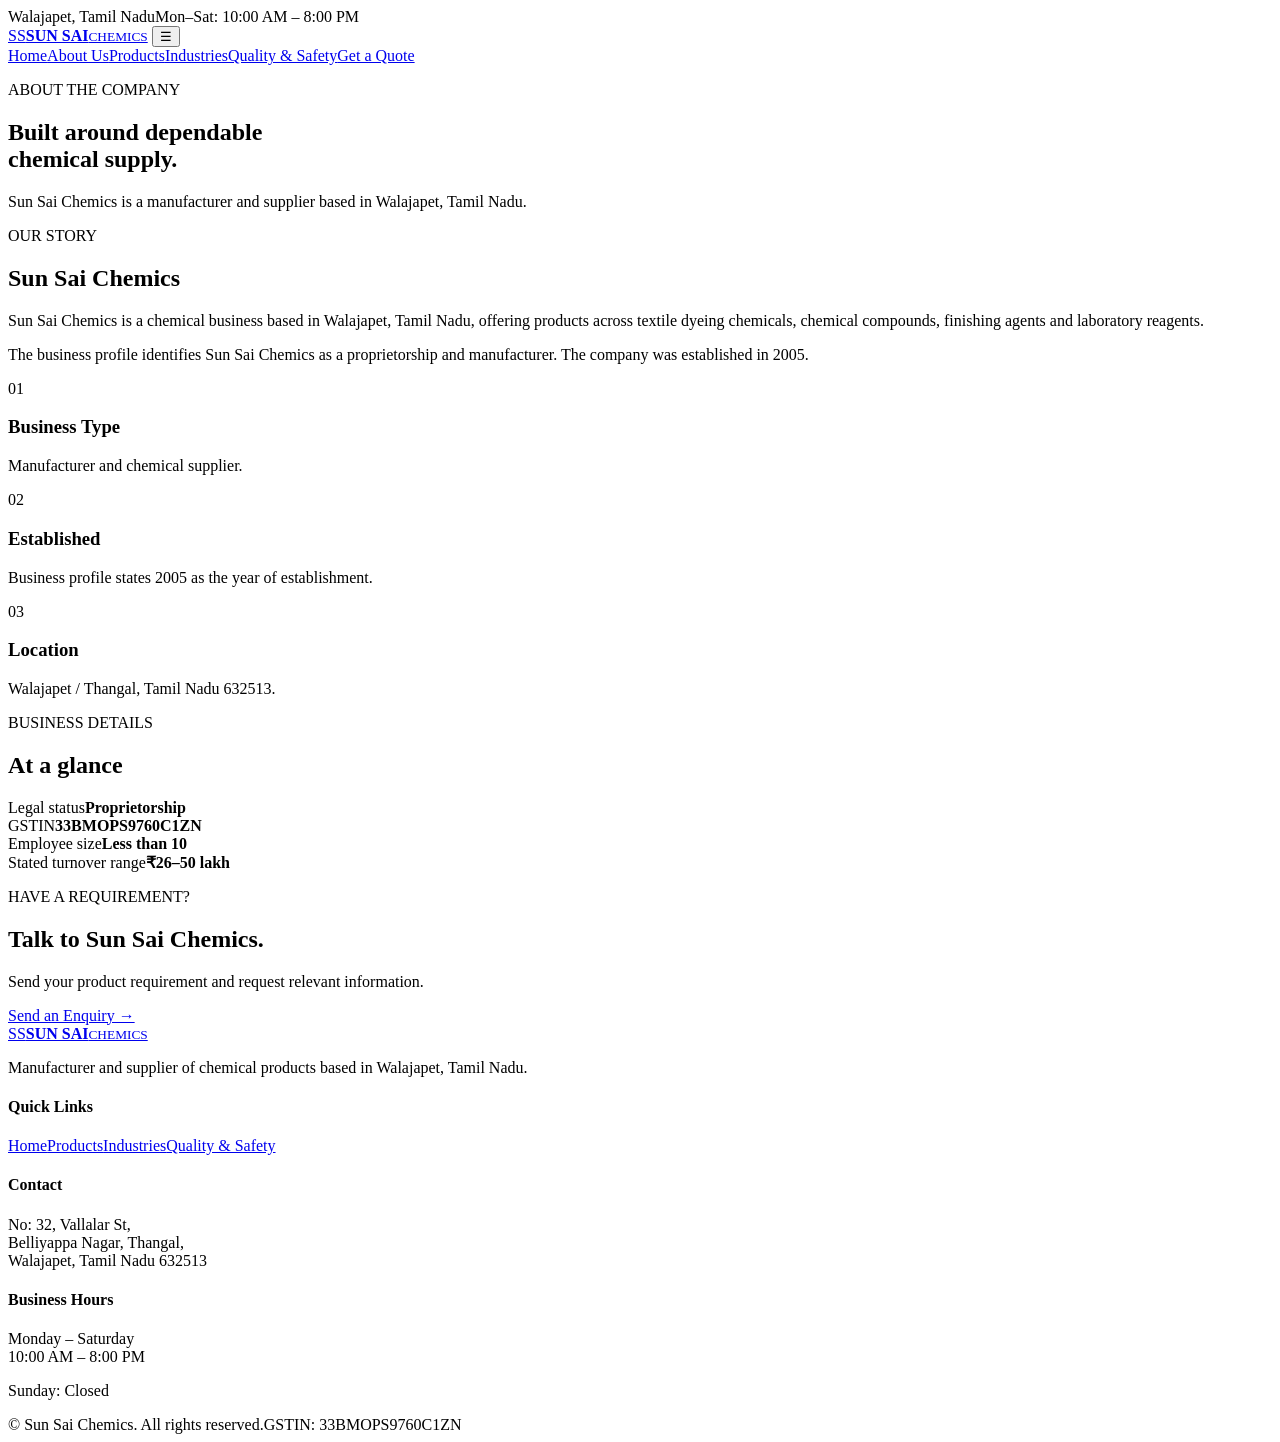
==== about.html @ 8ffca265 "Add files via upload" ====
<!DOCTYPE html>
<html lang="en">
<head>
  <meta charset="UTF-8"><meta name="viewport" content="width=device-width, initial-scale=1.0">
  <title>About Us | Sun Sai Chemics</title>
  <meta name="description" content="Learn about Sun Sai Chemics, a chemical manufacturer and supplier based in Walajapet, Tamil Nadu, established in 2005.">
  <link rel="stylesheet" href="css/style.css">
</head>
<body>
<div class="topbar"><div class="container topbar-inner"><span>Walajapet, Tamil Nadu</span><span>Mon–Sat: 10:00 AM – 8:00 PM</span></div></div>
<header class="site-header"><div class="container nav-wrap">
<a class="brand" href="index.html"><span class="brand-mark">SS</span><span><strong>SUN SAI</strong><small>CHEMICS</small></span></a>
<button class="menu-toggle" aria-label="Open menu">☰</button>
<nav class="nav"><a href="index.html">Home</a><a class="active" href="about.html">About Us</a><a href="products.html">Products</a><a href="industries.html">Industries</a><a href="quality.html">Quality & Safety</a><a href="contact.html" class="nav-cta">Get a Quote</a></nav>
</div></header>
<main>
<section class="page-hero"><div class="container reveal"><p class="eyebrow">ABOUT THE COMPANY</p><h1>Built around dependable<br><span>chemical supply.</span></h1><p>Sun Sai Chemics is a manufacturer and supplier based in Walajapet, Tamil Nadu.</p></div></section>
<section class="section"><div class="container two-col"><div class="section-label">OUR STORY</div><div><h2>Sun Sai Chemics</h2><p>Sun Sai Chemics is a chemical business based in Walajapet, Tamil Nadu, offering products across textile dyeing chemicals, chemical compounds, finishing agents and laboratory reagents.</p><p>The business profile identifies Sun Sai Chemics as a proprietorship and manufacturer. The company was established in 2005.</p></div></div></section>
<section class="section section-soft"><div class="container cards-3">
<article class="info-card"><span class="card-number">01</span><h3>Business Type</h3><p>Manufacturer and chemical supplier.</p></article>
<article class="info-card"><span class="card-number">02</span><h3>Established</h3><p>Business profile states 2005 as the year of establishment.</p></article>
<article class="info-card"><span class="card-number">03</span><h3>Location</h3><p>Walajapet / Thangal, Tamil Nadu 632513.</p></article>
</div></section>
<section class="section"><div class="container two-col"><div><p class="eyebrow">BUSINESS DETAILS</p><h2>At a glance</h2></div><div class="detail-table">
<div><span>Legal status</span><strong>Proprietorship</strong></div>
<div><span>GSTIN</span><strong>33BMOPS9760C1ZN</strong></div>
<div><span>Employee size</span><strong>Less than 10</strong></div>
<div><span>Stated turnover range</span><strong>₹26–50 lakh</strong></div>
</div></div></section>
<section class="cta section"><div class="container cta-box reveal"><div><p class="eyebrow">HAVE A REQUIREMENT?</p><h2>Talk to Sun Sai Chemics.</h2><p>Send your product requirement and request relevant information.</p></div><a class="btn btn-primary" href="contact.html">Send an Enquiry →</a></div></section>
</main>
<footer class="footer"><div class="container footer-grid"><div><a class="brand brand-footer" href="index.html"><span class="brand-mark">SS</span><span><strong>SUN SAI</strong><small>CHEMICS</small></span></a><p>Manufacturer and supplier of chemical products based in Walajapet, Tamil Nadu.</p></div><div><h4>Quick Links</h4><a href="index.html">Home</a><a href="products.html">Products</a><a href="industries.html">Industries</a><a href="quality.html">Quality & Safety</a></div><div><h4>Contact</h4><p>No: 32, Vallalar St,<br>Belliyappa Nagar, Thangal,<br>Walajapet, Tamil Nadu 632513</p></div><div><h4>Business Hours</h4><p>Monday – Saturday<br>10:00 AM – 8:00 PM</p><p>Sunday: Closed</p></div></div><div class="container footer-bottom"><span>© <span id="year"></span> Sun Sai Chemics. All rights reserved.</span><span>GSTIN: 33BMOPS9760C1ZN</span></div></footer>
<script src="js/script.js"></script>
</body></html>
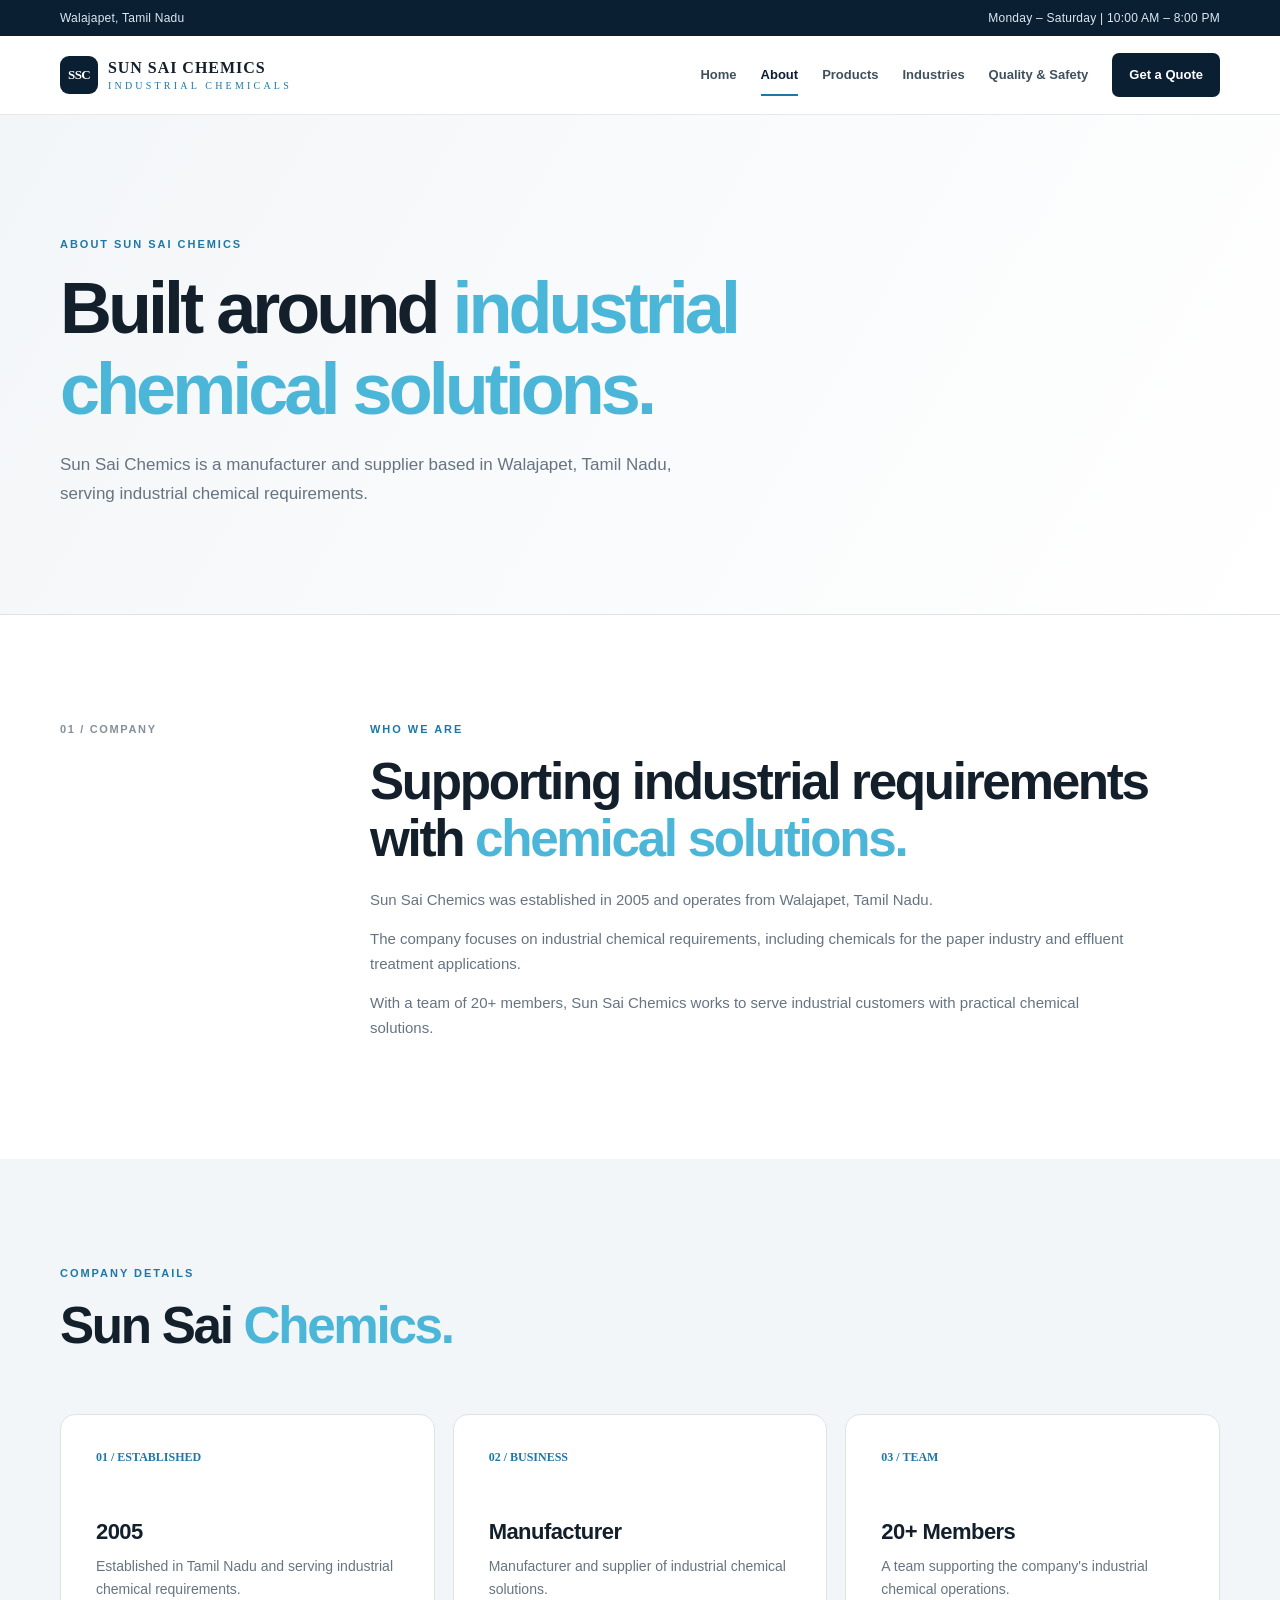
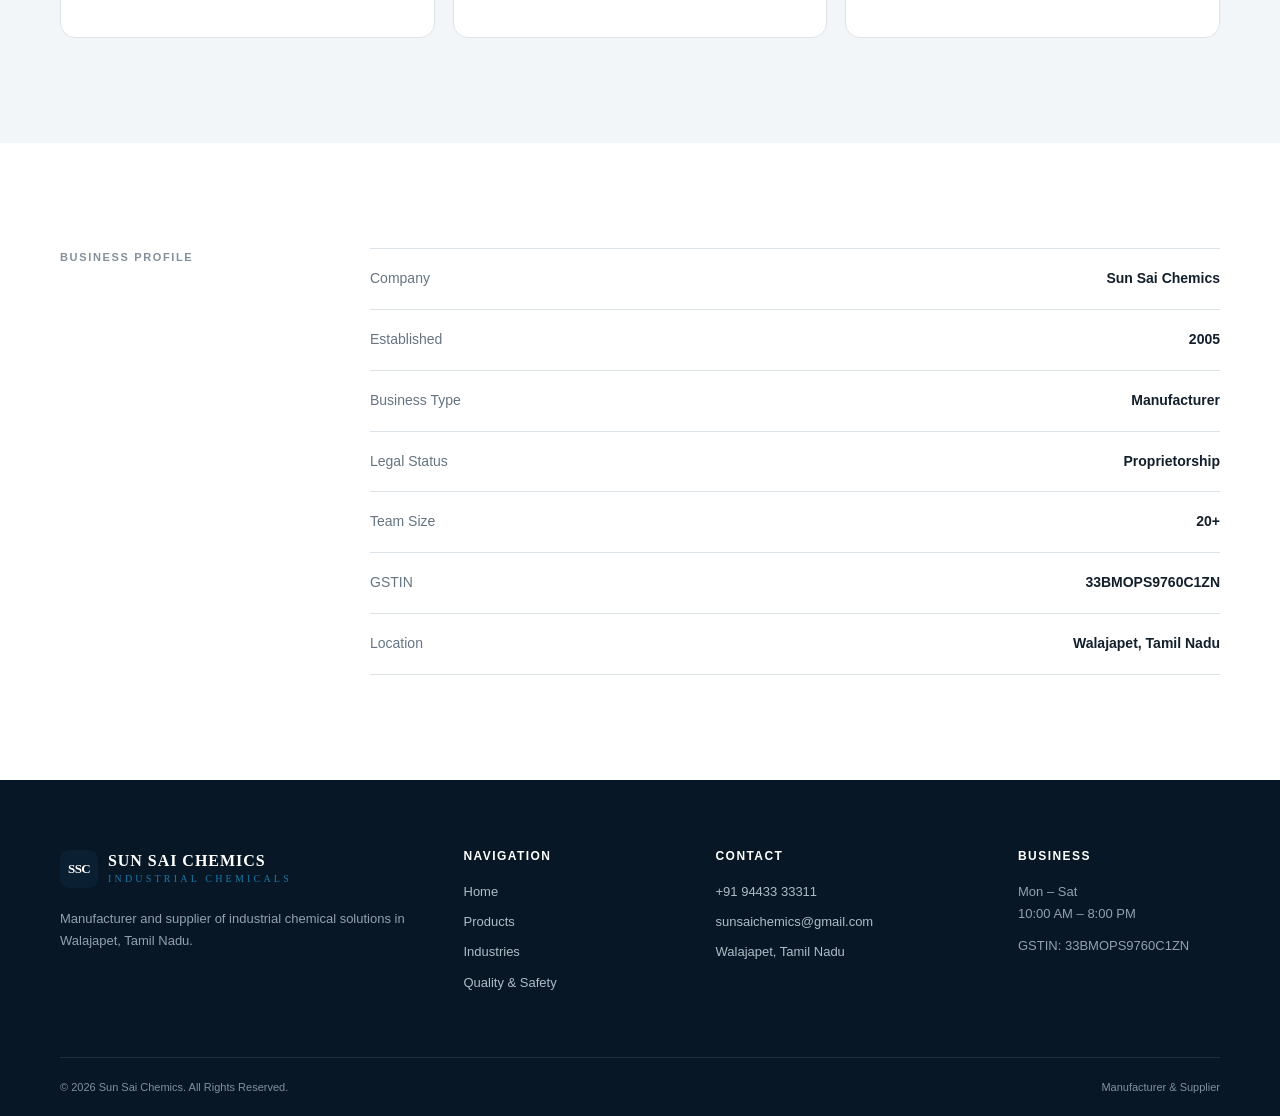
==== commit b987578a: "Add files via upload" ====
--- a/about.html
+++ b/about.html
@@ -1,34 +1,377 @@
 <!DOCTYPE html>
 <html lang="en">
 <head>
-  <meta charset="UTF-8"><meta name="viewport" content="width=device-width, initial-scale=1.0">
-  <title>About Us | Sun Sai Chemics</title>
-  <meta name="description" content="Learn about Sun Sai Chemics, a chemical manufacturer and supplier based in Walajapet, Tamil Nadu, established in 2005.">
-  <link rel="stylesheet" href="css/style.css">
+
+    <meta charset="UTF-8">
+    <meta name="viewport" content="width=device-width, initial-scale=1.0">
+
+    <title>About Us | Sun Sai Chemics</title>
+
+    <meta name="description"
+          content="Learn about Sun Sai Chemics, a manufacturer and supplier of industrial chemical solutions in Walajapet, Tamil Nadu.">
+
+    <link rel="stylesheet" href="css/style.css">
+
 </head>
+
 <body>
-<div class="topbar"><div class="container topbar-inner"><span>Walajapet, Tamil Nadu</span><span>Mon–Sat: 10:00 AM – 8:00 PM</span></div></div>
-<header class="site-header"><div class="container nav-wrap">
-<a class="brand" href="index.html"><span class="brand-mark">SS</span><span><strong>SUN SAI</strong><small>CHEMICS</small></span></a>
-<button class="menu-toggle" aria-label="Open menu">☰</button>
-<nav class="nav"><a href="index.html">Home</a><a class="active" href="about.html">About Us</a><a href="products.html">Products</a><a href="industries.html">Industries</a><a href="quality.html">Quality & Safety</a><a href="contact.html" class="nav-cta">Get a Quote</a></nav>
-</div></header>
-<main>
-<section class="page-hero"><div class="container reveal"><p class="eyebrow">ABOUT THE COMPANY</p><h1>Built around dependable<br><span>chemical supply.</span></h1><p>Sun Sai Chemics is a manufacturer and supplier based in Walajapet, Tamil Nadu.</p></div></section>
-<section class="section"><div class="container two-col"><div class="section-label">OUR STORY</div><div><h2>Sun Sai Chemics</h2><p>Sun Sai Chemics is a chemical business based in Walajapet, Tamil Nadu, offering products across textile dyeing chemicals, chemical compounds, finishing agents and laboratory reagents.</p><p>The business profile identifies Sun Sai Chemics as a proprietorship and manufacturer. The company was established in 2005.</p></div></div></section>
-<section class="section section-soft"><div class="container cards-3">
-<article class="info-card"><span class="card-number">01</span><h3>Business Type</h3><p>Manufacturer and chemical supplier.</p></article>
-<article class="info-card"><span class="card-number">02</span><h3>Established</h3><p>Business profile states 2005 as the year of establishment.</p></article>
-<article class="info-card"><span class="card-number">03</span><h3>Location</h3><p>Walajapet / Thangal, Tamil Nadu 632513.</p></article>
-</div></section>
-<section class="section"><div class="container two-col"><div><p class="eyebrow">BUSINESS DETAILS</p><h2>At a glance</h2></div><div class="detail-table">
-<div><span>Legal status</span><strong>Proprietorship</strong></div>
-<div><span>GSTIN</span><strong>33BMOPS9760C1ZN</strong></div>
-<div><span>Employee size</span><strong>Less than 10</strong></div>
-<div><span>Stated turnover range</span><strong>₹26–50 lakh</strong></div>
-</div></div></section>
-<section class="cta section"><div class="container cta-box reveal"><div><p class="eyebrow">HAVE A REQUIREMENT?</p><h2>Talk to Sun Sai Chemics.</h2><p>Send your product requirement and request relevant information.</p></div><a class="btn btn-primary" href="contact.html">Send an Enquiry →</a></div></section>
-</main>
-<footer class="footer"><div class="container footer-grid"><div><a class="brand brand-footer" href="index.html"><span class="brand-mark">SS</span><span><strong>SUN SAI</strong><small>CHEMICS</small></span></a><p>Manufacturer and supplier of chemical products based in Walajapet, Tamil Nadu.</p></div><div><h4>Quick Links</h4><a href="index.html">Home</a><a href="products.html">Products</a><a href="industries.html">Industries</a><a href="quality.html">Quality & Safety</a></div><div><h4>Contact</h4><p>No: 32, Vallalar St,<br>Belliyappa Nagar, Thangal,<br>Walajapet, Tamil Nadu 632513</p></div><div><h4>Business Hours</h4><p>Monday – Saturday<br>10:00 AM – 8:00 PM</p><p>Sunday: Closed</p></div></div><div class="container footer-bottom"><span>© <span id="year"></span> Sun Sai Chemics. All rights reserved.</span><span>GSTIN: 33BMOPS9760C1ZN</span></div></footer>
+
+<div class="topbar">
+    <div class="container topbar-inner">
+        <span>Walajapet, Tamil Nadu</span>
+        <span>Monday – Saturday | 10:00 AM – 8:00 PM</span>
+    </div>
+</div>
+
+
+<header class="site-header">
+
+    <div class="container nav-wrap">
+
+        <a href="index.html" class="brand">
+
+            <div class="brand-mark">SSC</div>
+
+            <div>
+                <strong>SUN SAI CHEMICS</strong>
+                <small>INDUSTRIAL CHEMICALS</small>
+            </div>
+
+        </a>
+
+        <button class="menu-toggle" aria-label="Open menu">
+            ☰
+        </button>
+
+        <nav class="nav">
+
+            <a href="index.html">Home</a>
+
+            <a href="about.html" class="active">
+                About
+            </a>
+
+            <a href="products.html">
+                Products
+            </a>
+
+            <a href="industries.html">
+                Industries
+            </a>
+
+            <a href="quality.html">
+                Quality & Safety
+            </a>
+
+            <a href="contact.html" class="nav-cta">
+                Get a Quote
+            </a>
+
+        </nav>
+
+    </div>
+
+</header>
+
+
+<section class="page-hero">
+
+    <div class="container">
+
+        <div class="eyebrow">
+            ABOUT SUN SAI CHEMICS
+        </div>
+
+        <h1>
+            Built around
+            <span>industrial chemical solutions.</span>
+        </h1>
+
+        <p>
+            Sun Sai Chemics is a manufacturer and supplier
+            based in Walajapet, Tamil Nadu, serving industrial
+            chemical requirements.
+        </p>
+
+    </div>
+
+</section>
+
+
+<section class="section">
+
+    <div class="container two-col">
+
+        <div>
+            <div class="section-label">
+                01 / COMPANY
+            </div>
+        </div>
+
+        <div class="intro">
+
+            <div class="eyebrow">
+                WHO WE ARE
+            </div>
+
+            <h2>
+                Supporting industrial requirements with
+                <span>chemical solutions.</span>
+            </h2>
+
+            <p>
+                Sun Sai Chemics was established in 2005 and
+                operates from Walajapet, Tamil Nadu.
+            </p>
+
+            <p>
+                The company focuses on industrial chemical
+                requirements, including chemicals for the
+                paper industry and effluent treatment
+                applications.
+            </p>
+
+            <p>
+                With a team of 20+ members, Sun Sai Chemics
+                works to serve industrial customers with
+                practical chemical solutions.
+            </p>
+
+        </div>
+
+    </div>
+
+</section>
+
+
+<section class="section section-soft">
+
+    <div class="container">
+
+        <div class="section-head">
+
+            <div>
+                <div class="eyebrow">
+                    COMPANY DETAILS
+                </div>
+
+                <h2>
+                    Sun Sai
+                    <span>Chemics.</span>
+                </h2>
+            </div>
+
+        </div>
+
+
+        <div class="cards-3">
+
+            <div class="info-card reveal">
+
+                <span class="card-number">
+                    01 / ESTABLISHED
+                </span>
+
+                <h3>2005</h3>
+
+                <p>
+                    Established in Tamil Nadu and serving
+                    industrial chemical requirements.
+                </p>
+
+            </div>
+
+
+            <div class="info-card reveal">
+
+                <span class="card-number">
+                    02 / BUSINESS
+                </span>
+
+                <h3>Manufacturer</h3>
+
+                <p>
+                    Manufacturer and supplier of industrial
+                    chemical solutions.
+                </p>
+
+            </div>
+
+
+            <div class="info-card reveal">
+
+                <span class="card-number">
+                    03 / TEAM
+                </span>
+
+                <h3>20+ Members</h3>
+
+                <p>
+                    A team supporting the company's industrial
+                    chemical operations.
+                </p>
+
+            </div>
+
+        </div>
+
+    </div>
+
+</section>
+
+
+<section class="section">
+
+    <div class="container two-col">
+
+        <div>
+            <div class="section-label">
+                BUSINESS PROFILE
+            </div>
+        </div>
+
+        <div>
+
+            <div class="detail-table">
+
+                <div>
+                    <span>Company</span>
+                    <strong>Sun Sai Chemics</strong>
+                </div>
+
+                <div>
+                    <span>Established</span>
+                    <strong>2005</strong>
+                </div>
+
+                <div>
+                    <span>Business Type</span>
+                    <strong>Manufacturer</strong>
+                </div>
+
+                <div>
+                    <span>Legal Status</span>
+                    <strong>Proprietorship</strong>
+                </div>
+
+                <div>
+                    <span>Team Size</span>
+                    <strong>20+</strong>
+                </div>
+
+                <div>
+                    <span>GSTIN</span>
+                    <strong>33BMOPS9760C1ZN</strong>
+                </div>
+
+                <div>
+                    <span>Location</span>
+                    <strong>Walajapet, Tamil Nadu</strong>
+                </div>
+
+            </div>
+
+        </div>
+
+    </div>
+
+</section>
+
+
+<footer class="footer">
+
+    <div class="container">
+
+        <div class="footer-grid">
+
+            <div>
+
+                <a href="index.html" class="brand brand-footer">
+
+                    <div class="brand-mark">SSC</div>
+
+                    <div>
+                        <strong>SUN SAI CHEMICS</strong>
+                        <small>INDUSTRIAL CHEMICALS</small>
+                    </div>
+
+                </a>
+
+                <p>
+                    Manufacturer and supplier of industrial
+                    chemical solutions in Walajapet, Tamil Nadu.
+                </p>
+
+            </div>
+
+
+            <div>
+
+                <h4>Navigation</h4>
+
+                <a href="index.html">Home</a>
+                <a href="products.html">Products</a>
+                <a href="industries.html">Industries</a>
+                <a href="quality.html">Quality & Safety</a>
+
+            </div>
+
+
+            <div>
+
+                <h4>Contact</h4>
+
+                <a href="tel:+919443333311">
+                    +91 94433 33311
+                </a>
+
+                <a href="mailto:sunsaichemics@gmail.com">
+                    sunsaichemics@gmail.com
+                </a>
+
+                <a href="contact.html">
+                    Walajapet, Tamil Nadu
+                </a>
+
+            </div>
+
+
+            <div>
+
+                <h4>Business</h4>
+
+                <p>
+                    Mon – Sat<br>
+                    10:00 AM – 8:00 PM
+                </p>
+
+                <p style="margin-top:10px;">
+                    GSTIN: 33BMOPS9760C1ZN
+                </p>
+
+            </div>
+
+        </div>
+
+
+        <div class="footer-bottom">
+
+            <span>
+                © 2026 Sun Sai Chemics. All Rights Reserved.
+            </span>
+
+            <span>
+                Manufacturer & Supplier
+            </span>
+
+        </div>
+
+    </div>
+
+</footer>
+
+
 <script src="js/script.js"></script>
-</body></html>+
+</body>
+</html>
--- a/css/style.css
+++ b/css/style.css
@@ -0,0 +1,174 @@
+@import url('https://fonts.googleapis.com/css2?family=DM+Sans:wght@400;500;600;700&family=Manrope:wght@500;600;700;800&display=swap');
+
+:root{
+  --navy:#0b1f33; --navy2:#102d47; --blue:#1d78a8; --cyan:#4bb6d7;
+  --ink:#13202c; --muted:#667482; --line:#dce4e9; --soft:#f3f6f8; --white:#fff;
+  --shadow:0 18px 55px rgba(11,31,51,.10); --radius:18px;
+}
+*{box-sizing:border-box;margin:0;padding:0}
+html{scroll-behavior:smooth}
+body{font-family:"DM Sans",Arial,sans-serif;color:var(--ink);background:#fff;line-height:1.7}
+a{text-decoration:none;color:inherit}
+img{max-width:100%;display:block}
+.container{width:min(1160px,92%);margin:auto}
+.topbar{background:var(--navy);color:#dce8f1;font-size:12px;letter-spacing:.02em}
+.topbar-inner{display:flex;justify-content:space-between;padding:8px 0}
+.site-header{position:sticky;top:0;z-index:100;background:rgba(255,255,255,.96);backdrop-filter:blur(14px);border-bottom:1px solid rgba(220,228,233,.8)}
+.nav-wrap{min-height:78px;display:flex;align-items:center;justify-content:space-between;gap:24px}
+.brand{display:flex;align-items:center;gap:10px}
+.brand-mark{width:38px;height:38px;border-radius:9px;background:var(--navy);color:#fff;display:grid;place-items:center;font-family:Manrope;font-weight:800;font-size:13px;letter-spacing:-.05em}
+.brand strong,.brand small{display:block;line-height:1.05;font-family:Manrope}
+.brand strong{font-size:16px;letter-spacing:.06em}.brand small{font-size:10px;letter-spacing:.32em;margin-top:4px;color:var(--blue)}
+.nav{display:flex;align-items:center;gap:24px;font-size:13px;font-weight:600}
+.nav a{position:relative;padding:27px 0;color:#40505d}
+.nav a:hover,.nav a.active{color:var(--navy)}
+.nav a.active:after{content:"";position:absolute;bottom:17px;left:0;width:100%;height:2px;background:var(--blue)}
+.nav .nav-cta{background:var(--navy);color:#fff;padding:11px 17px;border-radius:7px}
+.nav .nav-cta:hover{color:#fff;background:var(--blue)}
+.nav .nav-cta.active:after{display:none}
+.menu-toggle{display:none;border:0;background:none;font-size:27px;color:var(--navy)}
+.hero{min-height:700px;position:relative;display:grid;align-items:center;overflow:hidden;background:
+linear-gradient(90deg,rgba(7,23,38,.97) 0%,rgba(7,23,38,.83) 48%,rgba(7,23,38,.42) 100%),
+linear-gradient(135deg,#122f47,#1e5a78 50%,#061522)}
+.hero:before{content:"";position:absolute;inset:0;background:radial-gradient(circle at 80% 25%,rgba(75,182,215,.25),transparent 28%),repeating-linear-gradient(90deg,transparent 0 85px,rgba(255,255,255,.035) 86px 87px)}
+.hero-content{position:relative;z-index:2;padding:100px 0;color:#fff;max-width:850px}
+.eyebrow{font-size:11px;letter-spacing:.18em;font-weight:800;color:var(--blue);text-transform:uppercase;margin-bottom:14px}
+.hero .eyebrow{color:#75cbe4}
+h1,h2,h3,h4{font-family:Manrope,Arial,sans-serif;line-height:1.12}
+h1{font-size:clamp(44px,6vw,76px);letter-spacing:-.055em;max-width:850px}
+h1 span,h2 span{color:var(--cyan)}
+.hero-copy{font-size:18px;max-width:650px;color:#d7e3eb;margin:24px 0 30px}
+.hero-actions{display:flex;gap:12px;flex-wrap:wrap}
+.btn{display:inline-flex;align-items:center;justify-content:center;gap:12px;padding:13px 21px;border-radius:7px;font-weight:700;font-size:13px;transition:.25s ease;border:1px solid transparent;cursor:pointer}
+.btn-primary{background:var(--blue);color:#fff}.btn-primary:hover{background:#155e85;transform:translateY(-2px)}
+.btn-outline{border-color:rgba(255,255,255,.5);color:#fff}.btn-outline:hover{background:#fff;color:var(--navy)}
+.btn-dark{background:var(--navy);color:#fff}.btn-dark:hover{background:var(--blue)}
+.btn-small{padding:10px 14px;font-size:12px;align-self:end}
+.hero-note{margin-top:48px;color:#9fb1bf;font-size:12px}.hero-note span{color:#4bb6d7}
+.section{padding:105px 0}.section-dark{background:var(--navy);color:#fff}.section-soft{background:var(--soft)}
+.two-col{display:grid;grid-template-columns:240px 1fr;gap:70px}.section-label{font-size:11px;font-weight:800;letter-spacing:.15em;color:#83909b}
+h2{font-size:clamp(34px,4vw,54px);letter-spacing:-.045em;margin-bottom:20px}
+h3{font-size:22px;letter-spacing:-.025em;margin-bottom:10px}
+p{color:var(--muted);font-size:15px}
+.section-dark p{color:#b8c7d3}
+.intro p{max-width:760px;margin-bottom:13px}
+.text-link{display:inline-flex;gap:14px;align-items:center;margin-top:20px;font-weight:800;font-size:13px;color:var(--blue)}
+.text-link span{transition:.2s}.text-link:hover span{transform:translateX(5px)}
+.text-link.light{color:#fff}
+.section-head{display:flex;justify-content:space-between;align-items:end;gap:40px;margin-bottom:40px}
+.section-intro{max-width:460px}
+.product-grid{display:grid;grid-template-columns:repeat(4,1fr);gap:16px}
+.product-card{padding:30px;background:#102b43;border:1px solid rgba(255,255,255,.08);min-height:290px;display:flex;flex-direction:column;border-radius:14px;transition:.25s}
+.product-card:hover{transform:translateY(-5px);border-color:rgba(75,182,215,.5)}
+.product-card p{font-size:14px;margin-bottom:20px}
+.product-card a{color:#76cde5;font-size:12px;font-weight:800;margin-top:auto}
+.product-icon{font-family:Manrope;font-size:12px;color:#78cce3;margin-bottom:60px;letter-spacing:.12em}
+.industry-grid{display:grid;grid-template-columns:repeat(3,1fr);gap:18px}
+.industry-card{padding:34px;background:#fff;border:1px solid var(--line);border-radius:14px;box-shadow:0 10px 35px rgba(11,31,51,.04)}
+.industry-card span,.industry-large>span{font-family:Manrope;color:var(--blue);font-weight:800;font-size:12px}
+.industry-card h3{margin-top:38px}.industry-card p{font-size:14px}
+.stats{padding:65px 0}.stats-grid{display:grid;grid-template-columns:repeat(4,1fr);border-top:1px solid rgba(255,255,255,.12);border-bottom:1px solid rgba(255,255,255,.12)}
+.stat{padding:30px 20px;border-right:1px solid rgba(255,255,255,.12)}.stat:last-child{border-right:0}
+.stat strong{display:block;color:#fff;font:800 36px Manrope}.stat span{font-size:12px;color:#9fb0be}
+.cta-box{background:var(--soft);border:1px solid var(--line);border-radius:20px;padding:50px 55px;display:flex;align-items:center;justify-content:space-between;gap:30px}
+.cta-box h2{max-width:600px}
+.page-hero{padding:120px 0 105px;background:linear-gradient(120deg,#f3f6f8,#fff);border-bottom:1px solid var(--line)}
+.page-hero h1{font-size:clamp(45px,6vw,72px);max-width:850px}.page-hero>div>p:last-child{max-width:650px;margin-top:22px;font-size:17px}
+.cards-3{display:grid;grid-template-columns:repeat(3,1fr);gap:18px}
+.info-card{padding:35px;border:1px solid var(--line);border-radius:15px;background:#fff}
+.card-number{display:block;color:var(--blue);font:800 12px Manrope;margin-bottom:55px}
+.info-card p{font-size:14px}
+.detail-table{border-top:1px solid var(--line)}
+.detail-table div{display:flex;justify-content:space-between;gap:20px;padding:18px 0;border-bottom:1px solid var(--line)}
+.detail-table span{color:var(--muted);font-size:14px}.detail-table strong{font-size:14px;text-align:right}
+.product-list{display:grid;gap:18px}
+.product-detail{display:grid;grid-template-columns:70px 1fr auto;gap:28px;align-items:center;padding:35px;border:1px solid var(--line);border-radius:16px;background:#fff;transition:.25s}
+.product-detail:hover{box-shadow:var(--shadow);transform:translateY(-3px)}
+.product-number{font:800 18px Manrope;color:var(--blue)}
+.product-detail h2{font-size:30px;margin-bottom:10px}.product-detail p{max-width:700px}
+.tag-row{display:flex;gap:8px;flex-wrap:wrap;margin-top:17px}.tag-row span{font-size:11px;font-weight:700;padding:6px 9px;background:var(--soft);border-radius:5px;color:#51606c}
+.industry-large-grid{display:grid;grid-template-columns:repeat(3,1fr);gap:18px}
+.industry-large{min-height:360px;padding:35px;background:var(--soft);border-radius:15px;display:flex;flex-direction:column}
+.industry-large h2{font-size:32px;margin-top:55px}.industry-large p{font-size:14px}.industry-large .line{height:1px;background:var(--line);margin:25px 0 13px}.industry-large strong{font-size:12px}
+.contact-grid{display:grid;grid-template-columns:1fr 1fr;gap:70px}
+.contact-info h2,.enquiry-form h2{font-size:40px}
+.contact-item{border-top:1px solid var(--line);padding:20px 0}.contact-item span{font-size:10px;letter-spacing:.15em;font-weight:800;color:var(--blue)}.contact-item p{margin-top:6px}
+.placeholder-contact{font-style:italic;color:#8a96a0}
+.map-box{margin-top:15px;min-height:160px;border-radius:14px;background:linear-gradient(135deg,#e7f0f4,#f7f9fa);display:flex;flex-direction:column;justify-content:center;gap:6px;padding:25px}.map-box strong{font:700 18px Manrope}.map-box span{font-size:13px;color:var(--muted)}.map-box a{font-size:12px;font-weight:800;color:var(--blue);margin-top:6px}
+.enquiry-form{padding:35px;background:var(--soft);border-radius:18px}.enquiry-form label{display:block;font-size:12px;font-weight:700;margin-top:16px}.enquiry-form input,.enquiry-form textarea{width:100%;border:1px solid var(--line);background:#fff;border-radius:7px;padding:12px 13px;margin-top:7px;font:inherit;outline:none}.enquiry-form input:focus,.enquiry-form textarea:focus{border-color:var(--blue);box-shadow:0 0 0 3px rgba(29,120,168,.1)}.enquiry-form button{margin-top:20px}.form-note{font-size:11px!important;margin-top:12px}.form-status{font-size:12px;font-weight:700;color:var(--blue);margin-top:12px}
+.footer{background:#071725;color:#fff;padding:70px 0 0}.footer-grid{display:grid;grid-template-columns:1.4fr .8fr 1fr .8fr;gap:50px;padding-bottom:55px}.brand-footer{margin-bottom:20px}.footer p{color:#91a2af;font-size:13px}.footer h4{font-size:12px;letter-spacing:.12em;text-transform:uppercase;margin-bottom:18px}.footer-grid>div>a:not(.brand){display:block;color:#aebcc6;font-size:13px;margin:8px 0}.footer-bottom{border-top:1px solid rgba(255,255,255,.1);padding:20px 0;display:flex;justify-content:space-between;gap:20px;color:#7f919e;font-size:11px}
+.floating-whatsapp{position:fixed;right:22px;bottom:22px;z-index:90;background:#20b869;color:#fff;padding:11px 17px;border-radius:999px;font-size:12px;font-weight:800;box-shadow:0 10px 30px rgba(0,0,0,.18)}
+.reveal{opacity:0;transform:translateY(20px);transition:.7s ease}.reveal.visible{opacity:1;transform:none}
+
+@media(max-width:900px){
+  .nav{gap:13px}.nav a{font-size:11px}.product-grid{grid-template-columns:repeat(2,1fr)}.two-col{grid-template-columns:1fr;gap:25px}.cards-3,.industry-large-grid{grid-template-columns:1fr 1fr}.footer-grid{grid-template-columns:1fr 1fr}.contact-grid{grid-template-columns:1fr;gap:35px}
+}
+@media(max-width:700px){
+  .topbar-inner{font-size:10px}.topbar-inner span:last-child{display:none}
+  .nav-wrap{min-height:68px}.menu-toggle{display:block}.nav{display:none;position:absolute;top:68px;left:0;right:0;background:#fff;padding:15px 4%;border-bottom:1px solid var(--line);flex-direction:column;align-items:stretch;gap:0;box-shadow:0 15px 30px rgba(0,0,0,.08)}
+  .nav.open{display:flex}.nav a{padding:12px 0}.nav a.active:after{display:none}.nav .nav-cta{text-align:center;margin-top:8px}.hero{min-height:650px}.hero-content{padding:75px 0}.hero-copy{font-size:15px}.hero-actions .btn{width:100%}
+  .section{padding:75px 0}.section-head{display:block}.section-head .text-link{margin-top:10px}.product-grid,.industry-grid,.cards-3,.industry-large-grid,.stats-grid{grid-template-columns:1fr}
+  .stat{border-right:0;border-bottom:1px solid rgba(255,255,255,.12)}.stat:last-child{border-bottom:0}
+  .cta-box{padding:32px 24px;display:block}.cta-box .btn{margin-top:20px;width:100%}
+  .page-hero{padding:85px 0}.page-hero h1{font-size:45px}.product-detail{grid-template-columns:45px 1fr}.product-detail .btn{grid-column:2;justify-self:start}
+  .footer-grid{grid-template-columns:1fr;gap:30px}.footer-bottom{display:block}.footer-bottom span{display:block;margin-top:5px}
+  .contact-info h2,.enquiry-form h2{font-size:34px}
+}
+/* =========================================
+   TEXT BRIGHTNESS ONLY
+   KEEPING ORIGINAL DESIGN
+   ========================================= */
+
+/* Product titles */
+.product-card h3 {
+    color: #ffffff !important;
+}
+
+/* Product descriptions */
+.product-card p {
+    color: #d7e4ed !important;
+}
+
+/* Product item names */
+.product-items span {
+    color: #d7e4ed !important;
+}
+
+/* Product numbers */
+.product-number {
+    color: #a9bfd0 !important;
+}
+
+/* Product icons */
+.product-icon {
+    color: #62dff7 !important;
+}
+
+/* Enquire Now */
+.product-card .text-link {
+    color: #68e0f7 !important;
+}
+
+/* CTA heading */
+.cta-box h2 {
+    color: #172033 !important;
+}
+
+/* CTA paragraph */
+.cta-box p {
+    color: #475569 !important;
+}
+
+/* CTA small heading */
+.cta-box .eyebrow {
+    color: #0879b9 !important;
+}
+
+/* CTA button text */
+.cta-box .btn-primary {
+    color: #ffffff !important;
+}
+
+.cta-box .btn-outline {
+    color: #172033 !important;
+}
